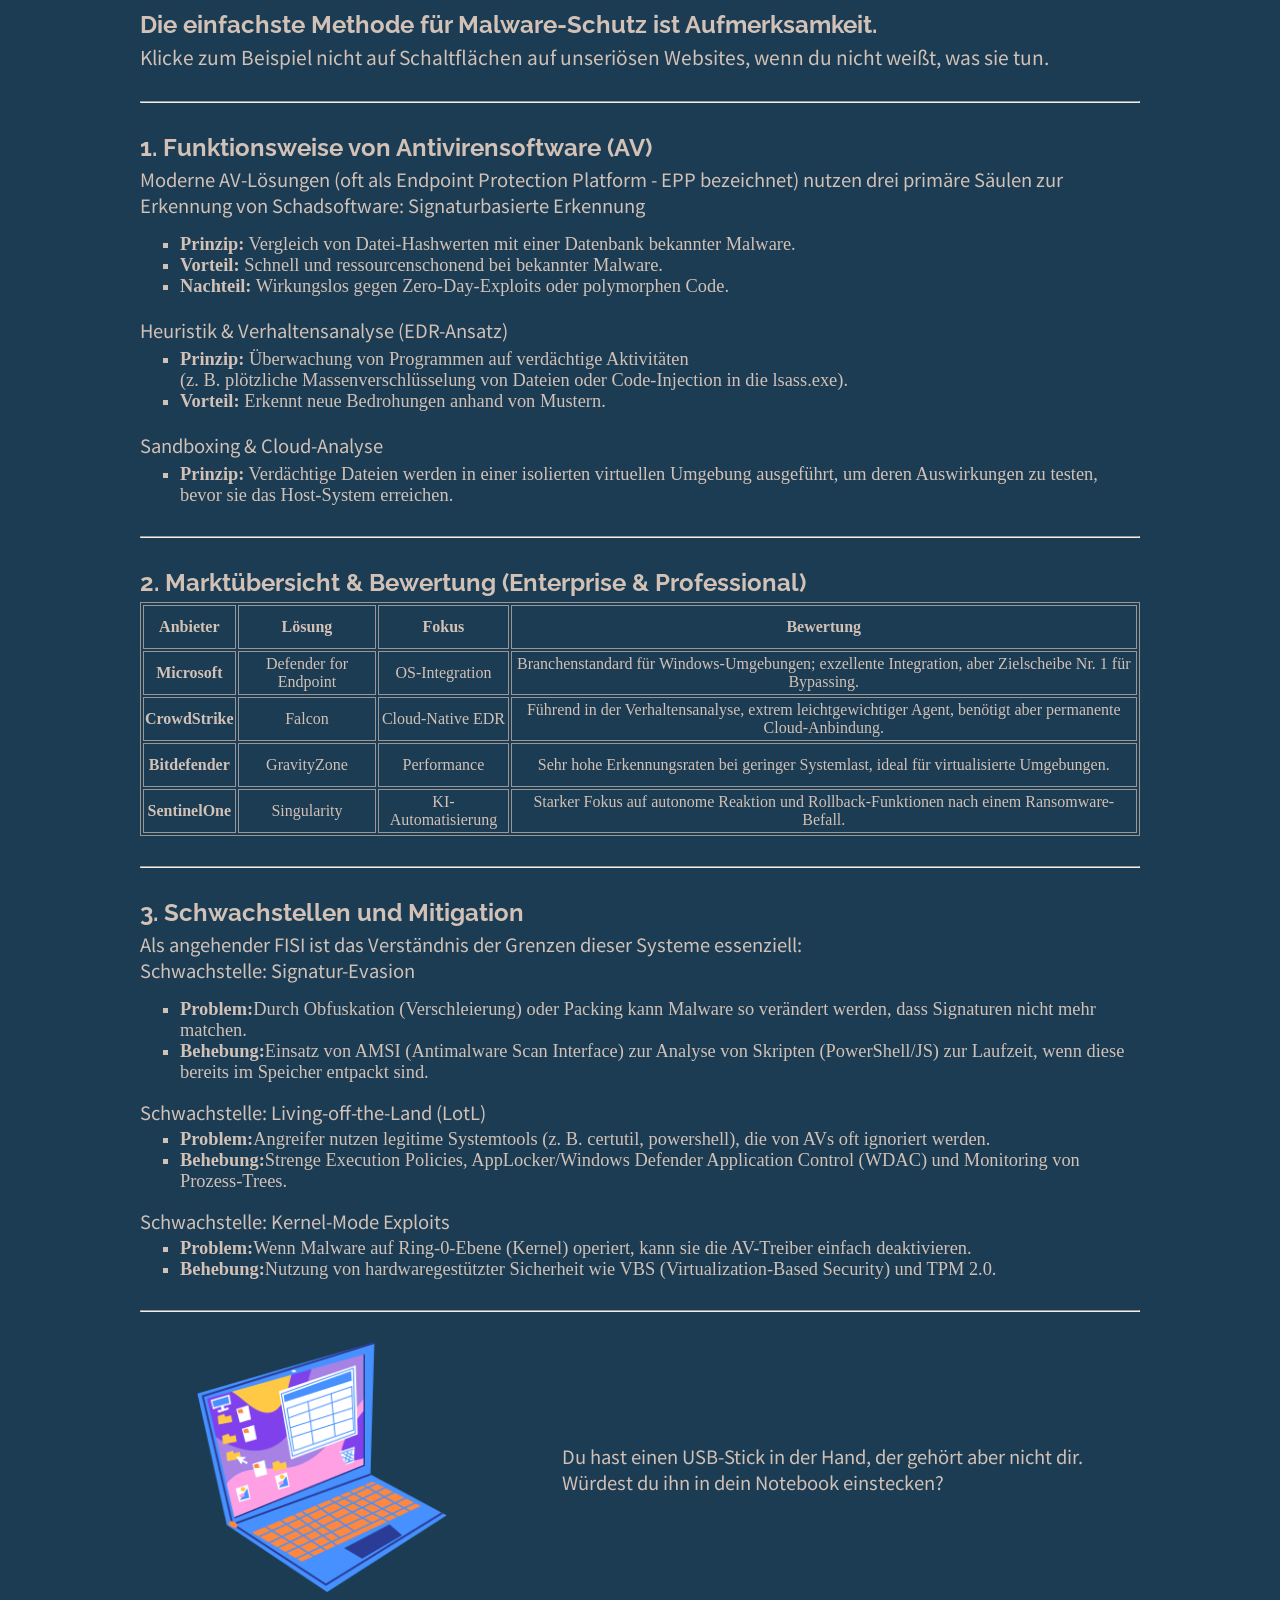
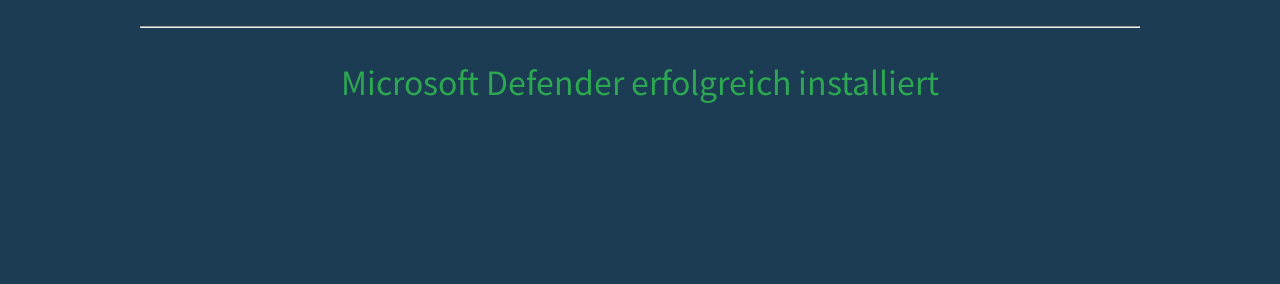
==== malware copy.html @ 47da10c5 "Add files via upload" ====
<!DOCTYPE html>
<html lang="de">
<head>
    <!-- Raleway | Raleway | Raleway | Raleway | Raleway | Raleway | Raleway | Raleway | Raleway | Raleway | -->
    <link rel="preconnect" href="https://fonts.googleapis.com">
    <link rel="preconnect" href="https://fonts.gstatic.com" crossorigin>
    <link href="https://fonts.googleapis.com/css2?family=Raleway:ital,wght@0,100..900;1,100..900&display=swap" rel="stylesheet">    <!-- Montserrat | Montserrat | Montserrat | Montserrat | Montserrat | -->
    <!-- Noto Sans Japanese | Noto Sans Japanese | Noto Sans Japanese | Noto Sans Japanese | Noto Sans Japanese | -->
    <link rel="preconnect" href="https://fonts.googleapis.com">
    <link rel="preconnect" href="https://fonts.gstatic.com" crossorigin>
    <link href="https://fonts.googleapis.com/css2?family=Noto+Sans+JP:wght@100..900&family=Raleway:ital,wght@0,100..900;1,100..900&display=swap" rel="stylesheet">

    <link rel="stylesheet" href="malware.css">
    <meta charset="UTF-8">
    <meta name="viewport" content="width=device-width, initial-scale=1.0">
    <title>Gruppenarbeit</title>
</head>
<body>
    
    <section class="fixed-middle">
        <h1>Die einfachste Methode für Malware-Schutz ist Aufmerksamkeit.</h1>
        <p class="dont-click">Klicke zum Beispiel nicht auf Schaltflächen auf unseriösen Websites, wenn du nicht weißt, was sie tun.</p>
    </section>

    <hr>

    <section class="content">
        <h1>1. Funktionsweise von Antivirensoftware (AV)</h1>
        <p>Moderne AV-Lösungen (oft als Endpoint Protection Platform - EPP bezeichnet) nutzen drei primäre Säulen zur Erkennung von Schadsoftware:
        Signaturbasierte Erkennung</p>
        <ul>
            <li><span class="li-span">Prinzip:</span> Vergleich von Datei-Hashwerten mit einer Datenbank bekannter Malware.</li>
            <li><span class="li-span">Vorteil:</span> Schnell und ressourcenschonend bei bekannter Malware.</li>
            <li><span class="li-span">Nachteil:</span> Wirkungslos gegen Zero-Day-Exploits oder polymorphen Code.</li>
        </ul>
        <p class="ul-breaker">Heuristik & Verhaltensanalyse (EDR-Ansatz)</p>
        <ul>
            <li><span class="li-span">Prinzip:</span> Überwachung von Programmen auf verdächtige Aktivitäten <br>(z. B. plötzliche Massenverschlüsselung von Dateien oder Code-Injection in die lsass.exe).</li>
            <li><span class="li-span">Vorteil:</span> Erkennt neue Bedrohungen anhand von Mustern.</li>
        </ul>
        <p class="ul-breaker">Sandboxing & Cloud-Analyse</p>
        <ul>
            <li><span class="li-span">Prinzip:</span> Verdächtige Dateien werden in einer isolierten virtuellen Umgebung ausgeführt, um deren Auswirkungen zu testen, bevor sie das Host-System erreichen.</li>
        </ul>
    </section>

    <hr>

    <section class="content">
        <h1 class="second-h1">2. Marktübersicht & Bewertung (Enterprise & Professional)</h1>
        <table>
            <tr>
                <th>Anbieter</th>
                <th>Lösung</th>
                <th>Fokus</th>
                <th>Bewertung</th>
            </tr>
            <tr>
                <th>Microsoft</th>
                <td>Defender for Endpoint</td>
                <td>OS-Integration</td>
                <td>Branchenstandard für Windows-Umgebungen; exzellente Integration, aber Zielscheibe Nr. 1 für Bypassing.</td>
            </tr>
            <tr>
                <th>CrowdStrike</th>
                <td>Falcon</td>
                <td>Cloud-Native EDR</td>
                <td>Führend in der Verhaltensanalyse, extrem leichtgewichtiger Agent, benötigt aber permanente Cloud-Anbindung.</td>
            </tr>
            <tr>
                <th>Bitdefender</th>
                <td>GravityZone</td>
                <td>Performance</td>
                <td>Sehr hohe Erkennungsraten bei geringer Systemlast, ideal für virtualisierte Umgebungen.</td>
            </tr>
            <tr>
                <th>SentinelOne</th>
                <td>Singularity</td>
                <td>KI-Automatisierung</td>
                <td>Starker Fokus auf autonome Reaktion und Rollback-Funktionen nach einem Ransomware-Befall.</td>
            </tr>
        </table>
    </section>

    <hr>

    <section class="content">
        <h1 class="third-h1">3. Schwachstellen und Mitigation</h1>
        <p>Als angehender FISI ist das Verständnis der Grenzen dieser Systeme essenziell:</p>
        <p>Schwachstelle: Signatur-Evasion</p>
        <ul>
            <li><span class="li-span">Problem:</span>Durch Obfuskation (Verschleierung) oder Packing kann Malware so verändert werden, dass Signaturen nicht mehr matchen.</li>
            <li><span class="li-span">Behebung:</span>Einsatz von AMSI (Antimalware Scan Interface) zur Analyse von Skripten (PowerShell/JS) zur Laufzeit, wenn diese bereits im Speicher entpackt sind.</li>
        </ul>
        <p class="third-content-paragraph">Schwachstelle: Living-off-the-Land (LotL)</p>
        <ul>
            <li><span class="li-span">Problem:</span>Angreifer nutzen legitime Systemtools (z. B. certutil, powershell), die von AVs oft ignoriert werden.</li>
            <li><span class="li-span">Behebung:</span>Strenge Execution Policies, AppLocker/Windows Defender Application Control (WDAC) und Monitoring von Prozess-Trees.</li>
        </ul>
        <p class="third-content-paragraph">Schwachstelle: Kernel-Mode Exploits</p>
        <ul>
            <li><span class="li-span">Problem:</span>Wenn Malware auf Ring-0-Ebene (Kernel) operiert, kann sie die AV-Treiber einfach deaktivieren.</li>
            <li><span class="li-span">Behebung:</span>Nutzung von hardwaregestützter Sicherheit wie VBS (Virtualization-Based Security) und TPM 2.0.</li>
        </ul>
    </section>

    <hr>

    <section class="mini-game">
        <div class="laptop-graphics">
            <img class="laptop-graphics-png" src="laptop.png" alt="">
        </div>
        <p id="target" class="mini-game-p">Du hast einen USB-Stick in der Hand, der gehört aber nicht dir. <br> Würdest du ihn in dein Notebook einstecken?</p>
    </section>

    <hr>

    <section class="installed">
        <p>Microsoft Defender erfolgreich installiert</p>
    </section>

</body>
</html>
---- malware.css ----
html {
    background-color: #1B3C53;
    cursor: url("usb-drive.png") 16 0, auto;
}

body {
    margin: 10px auto;
    padding: 0 14px;
    max-width: 1000px;
    justify-content: center;
}

section ul li {
    font-size: 1.15rem;
}

section p {
    font-size: 1.15rem;
}

.floating-virus {
    width: 70px;
    position: fixed;
    z-index: -2;
    animation: floatJitter 3s ease-in-out infinite;
}

.v1 {
    top: 172px;
    left: 150px;
}

.v2 {
    top: 297px;
    right: 329px;
}

.v3 {
    bottom: 97px;
    right: 550px;
}

h1 {
    color: #D2C1B6;
    margin: 0 0 4px 0;
    font-family: "Raleway", sans-serif;
}

.dont-click {
    font-size: 1.2rem;
}

p {
    color: #D2C1B6;
    margin: 0;
    font-family: "Noto Sans JP", serif;
    font-size: 1rem;
}

hr {
    margin: 30px 0;
}

ul {
    list-style-type: square;
}

ul li {
    color: #D2C1B6;
}

.li-span {
    font-weight: bolder;
}

.ul-breaker {
    margin: 20px 0 -10px 0;
}

table tr {
    color: #D2C1B6;
    margin: 5px;
    text-align: center;
}

table tr td, th {
    height: 40px;
}

table, td, th {
    border: 1px solid rgb(151, 151, 151);
}

.second-h1 {
    margin-bottom: 5px;
}

.third-content-paragraph {
    margin-bottom: -12px;
}

.malware-screen {
    width: 450px;
    top: -50px;
    left: 0;
    position: absolute;
    display: none;
}

.mini-game {
    display: flex;
    align-items: center;
    justify-content: space-around;
    position: relative;
}

.laptop-graphics-png {
    width: 250px;
}

.laptop-graphics {
    position: relative;
}

.overlay {
    position: absolute;
    inset: 0;
    background-image: url(malware-screen.png);
    background-size: 325px;
    background-position: center;
    z-index: 10;
    opacity: 0;
    transition: opacity .3s ease;
}

.laptop-graphics:hover .overlay {
    opacity: 1;
}

.ms-defender {
    border: none;
    background-color: #2da752;
    color: white;
    padding: 15px 25px;
    border-radius: 15px;
    text-decoration: none;
    font-weight: 600;
}

.ms-defender:hover {
    filter: brightness(1.1);
}

@keyframes floatJitter {
  0%   { transform: translate(0, 0) rotate(0deg); }
  20%  { transform: translate(4px, -3px) rotate(2deg); }
  40%  { transform: translate(-3px, -6px) rotate(-2deg); }
  60%  { transform: translate(-6px, -2px) rotate(1deg); }
  80%  { transform: translate(3px, 4px) rotate(-1deg); }
  100% { transform: translate(0, 0) rotate(0deg); }
}

.install-defender {
    display: flex;
    flex-direction: column;
    align-items: center;
    margin-bottom: 20vh;
}

.install-defender > * {
    margin-bottom: 15px;
}

.installed {
    display: flex;
    justify-content: center;
    margin-bottom: 20vh;
}

.installed p {
     font-size: 2rem;
     color: #2da752;
}
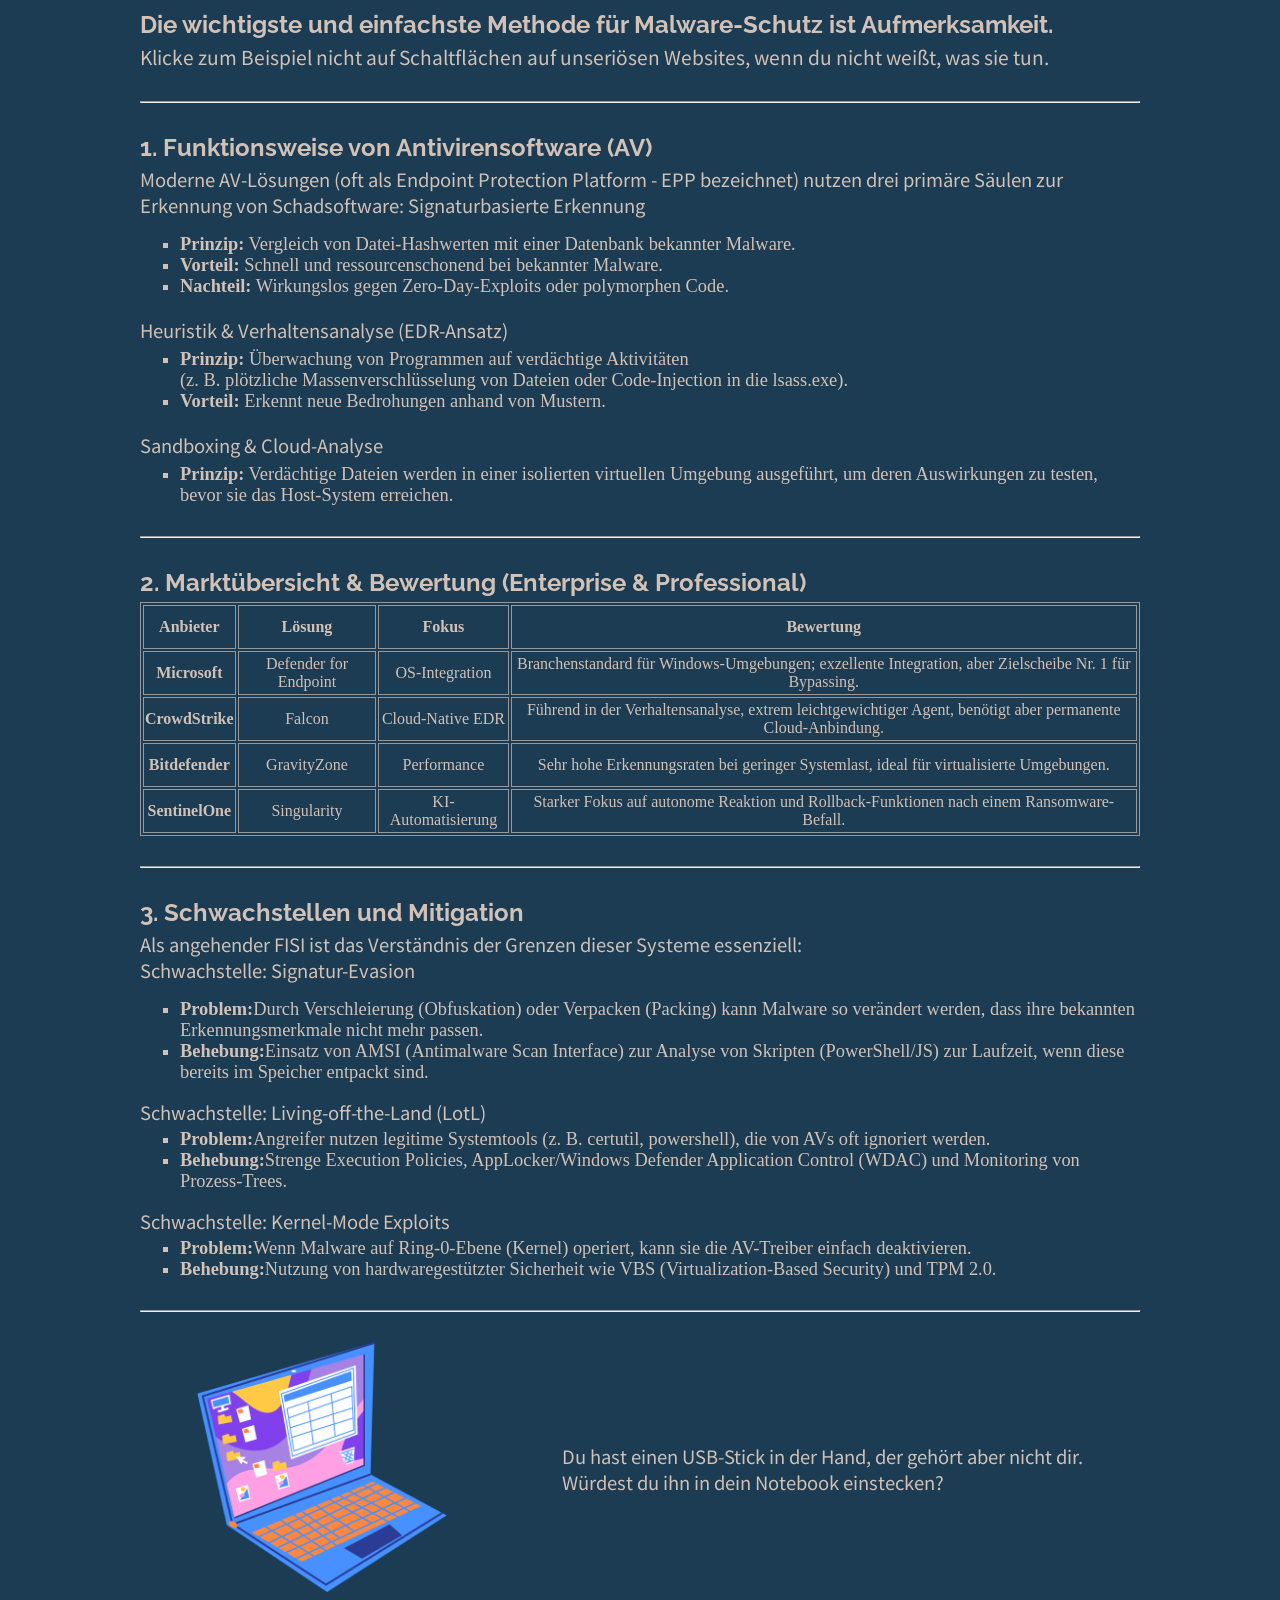
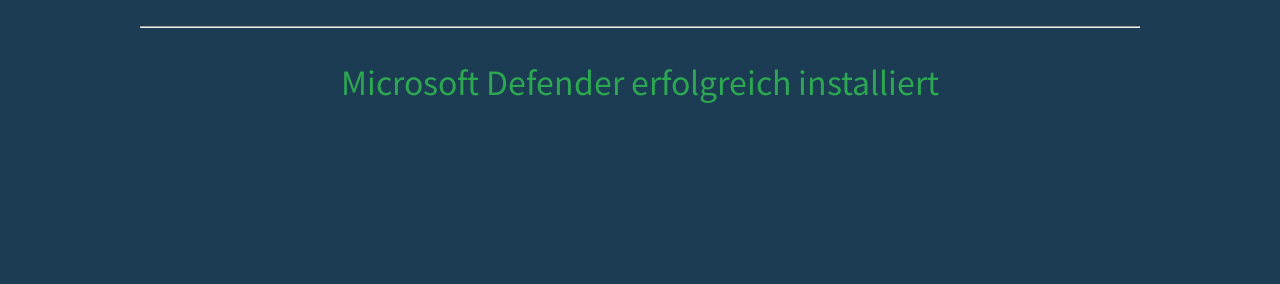
==== commit 71323330: "Update malware copy.html" ====
--- a/malware copy.html
+++ b/malware copy.html
@@ -18,7 +18,7 @@
 <body>
     
     <section class="fixed-middle">
-        <h1>Die einfachste Methode für Malware-Schutz ist Aufmerksamkeit.</h1>
+        <h1>Die wichtigste und einfachste Methode für Malware-Schutz ist Aufmerksamkeit.</h1>
         <p class="dont-click">Klicke zum Beispiel nicht auf Schaltflächen auf unseriösen Websites, wenn du nicht weißt, was sie tun.</p>
     </section>
 
@@ -89,7 +89,7 @@
         <p>Als angehender FISI ist das Verständnis der Grenzen dieser Systeme essenziell:</p>
         <p>Schwachstelle: Signatur-Evasion</p>
         <ul>
-            <li><span class="li-span">Problem:</span>Durch Obfuskation (Verschleierung) oder Packing kann Malware so verändert werden, dass Signaturen nicht mehr matchen.</li>
+            <li><span class="li-span">Problem:</span>Durch Verschleierung (Obfuskation) oder Verpacken (Packing) kann Malware so verändert werden, dass ihre bekannten Erkennungsmerkmale nicht mehr passen.</li>
             <li><span class="li-span">Behebung:</span>Einsatz von AMSI (Antimalware Scan Interface) zur Analyse von Skripten (PowerShell/JS) zur Laufzeit, wenn diese bereits im Speicher entpackt sind.</li>
         </ul>
         <p class="third-content-paragraph">Schwachstelle: Living-off-the-Land (LotL)</p>
@@ -120,4 +120,4 @@
     </section>
 
 </body>
-</html>+</html>
--- a/malware.css
+++ b/malware.css
@@ -38,6 +38,13 @@
 .v3 {
     bottom: 97px;
     right: 550px;
+}
+
+.adware {
+    position: fixed;
+    left: 0px;
+    top: 350px;
+    width: 230px;
 }
 
 h1 {
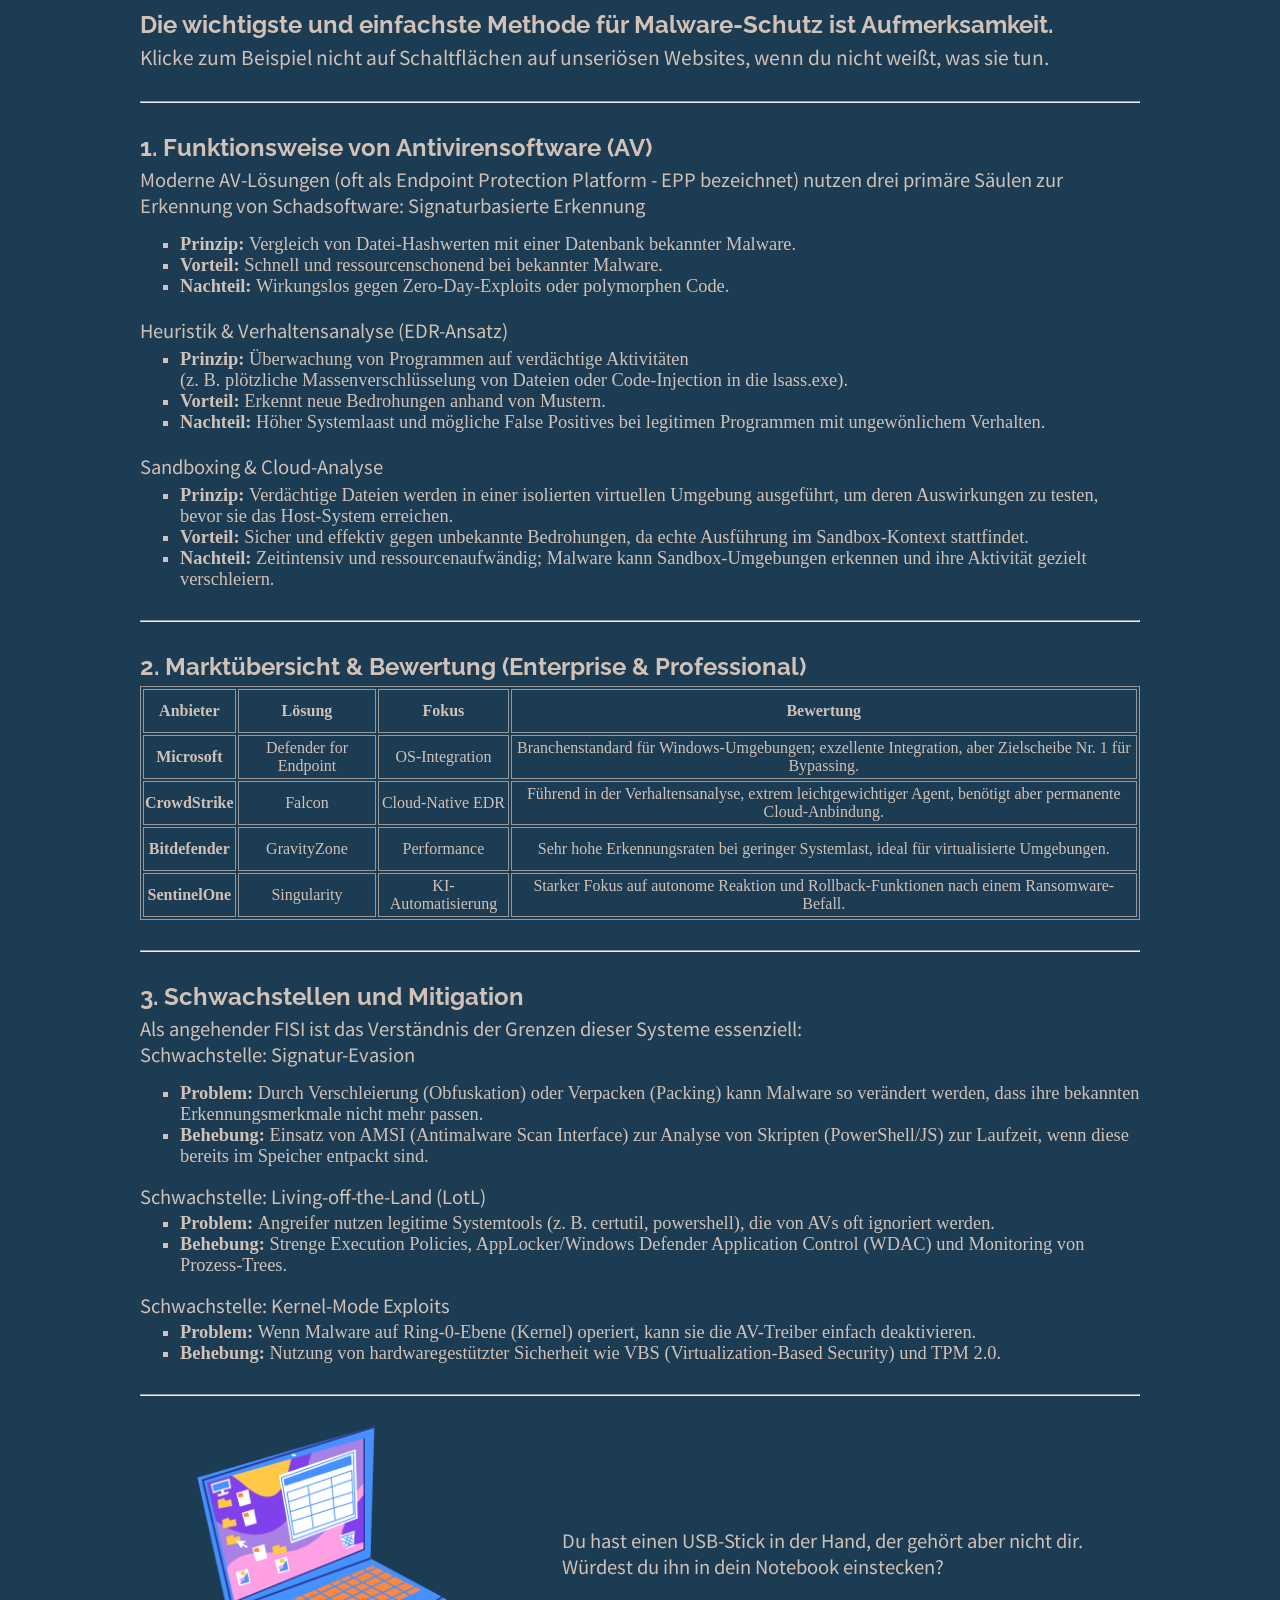
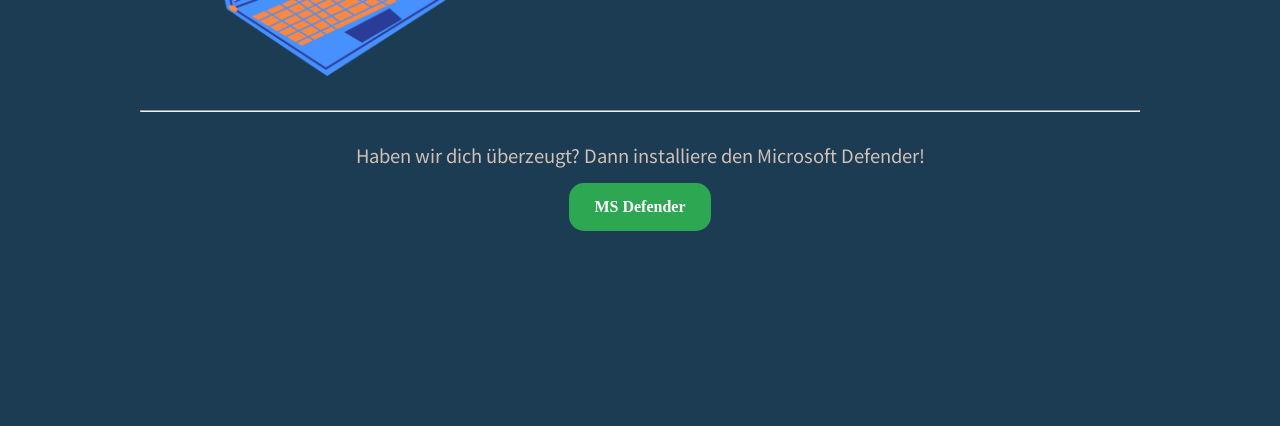
==== commit 2c1fc86a: "Revise malware copy HTML content and structure Updated content and structure of the malware copy HTM" ====
--- a/malware copy.html
+++ b/malware copy.html
@@ -29,18 +29,21 @@
         <p>Moderne AV-Lösungen (oft als Endpoint Protection Platform - EPP bezeichnet) nutzen drei primäre Säulen zur Erkennung von Schadsoftware:
         Signaturbasierte Erkennung</p>
         <ul>
-            <li><span class="li-span">Prinzip:</span> Vergleich von Datei-Hashwerten mit einer Datenbank bekannter Malware.</li>
-            <li><span class="li-span">Vorteil:</span> Schnell und ressourcenschonend bei bekannter Malware.</li>
-            <li><span class="li-span">Nachteil:</span> Wirkungslos gegen Zero-Day-Exploits oder polymorphen Code.</li>
+            <li><span class="li-span">Prinzip: </span> Vergleich von Datei-Hashwerten mit einer Datenbank bekannter Malware.</li>
+            <li><span class="li-span">Vorteil: </span> Schnell und ressourcenschonend bei bekannter Malware.</li>
+            <li><span class="li-span">Nachteil: </span> Wirkungslos gegen Zero-Day-Exploits oder polymorphen Code.</li>
         </ul>
         <p class="ul-breaker">Heuristik & Verhaltensanalyse (EDR-Ansatz)</p>
         <ul>
-            <li><span class="li-span">Prinzip:</span> Überwachung von Programmen auf verdächtige Aktivitäten <br>(z. B. plötzliche Massenverschlüsselung von Dateien oder Code-Injection in die lsass.exe).</li>
-            <li><span class="li-span">Vorteil:</span> Erkennt neue Bedrohungen anhand von Mustern.</li>
+            <li><span class="li-span">Prinzip: </span> Überwachung von Programmen auf verdächtige Aktivitäten <br>(z. B. plötzliche Massenverschlüsselung von Dateien oder Code-Injection in die lsass.exe).</li>
+            <li><span class="li-span">Vorteil: </span> Erkennt neue Bedrohungen anhand von Mustern.</li>
+            <li><span class="li-span">Nachteil: </span> Höher Systemlaast und mögliche False Positives bei legitimen Programmen mit ungewönlichem Verhalten.</li>
         </ul>
         <p class="ul-breaker">Sandboxing & Cloud-Analyse</p>
         <ul>
-            <li><span class="li-span">Prinzip:</span> Verdächtige Dateien werden in einer isolierten virtuellen Umgebung ausgeführt, um deren Auswirkungen zu testen, bevor sie das Host-System erreichen.</li>
+            <li><span class="li-span">Prinzip: </span> Verdächtige Dateien werden in einer isolierten virtuellen Umgebung ausgeführt, um deren Auswirkungen zu testen, bevor sie das Host-System erreichen.</li>
+            <li><span class="li-span">Vorteil: </span> Sicher und effektiv gegen unbekannte Bedrohungen, da echte Ausführung im Sandbox-Kontext stattfindet. </li>
+            <li><span class="li-span">Nachteil: </span> Zeitintensiv und ressourcenaufwändig; Malware kann Sandbox-Umgebungen erkennen und ihre Aktivität gezielt verschleiern.</li>
         </ul>
     </section>
 
@@ -89,18 +92,18 @@
         <p>Als angehender FISI ist das Verständnis der Grenzen dieser Systeme essenziell:</p>
         <p>Schwachstelle: Signatur-Evasion</p>
         <ul>
-            <li><span class="li-span">Problem:</span>Durch Verschleierung (Obfuskation) oder Verpacken (Packing) kann Malware so verändert werden, dass ihre bekannten Erkennungsmerkmale nicht mehr passen.</li>
-            <li><span class="li-span">Behebung:</span>Einsatz von AMSI (Antimalware Scan Interface) zur Analyse von Skripten (PowerShell/JS) zur Laufzeit, wenn diese bereits im Speicher entpackt sind.</li>
+            <li><span class="li-span">Problem: </span>Durch Verschleierung (Obfuskation) oder Verpacken (Packing) kann Malware so verändert werden, dass ihre bekannten Erkennungsmerkmale nicht mehr passen.</li>
+            <li><span class="li-span">Behebung: </span>Einsatz von AMSI (Antimalware Scan Interface) zur Analyse von Skripten (PowerShell/JS) zur Laufzeit, wenn diese bereits im Speicher entpackt sind.</li>
         </ul>
         <p class="third-content-paragraph">Schwachstelle: Living-off-the-Land (LotL)</p>
         <ul>
-            <li><span class="li-span">Problem:</span>Angreifer nutzen legitime Systemtools (z. B. certutil, powershell), die von AVs oft ignoriert werden.</li>
-            <li><span class="li-span">Behebung:</span>Strenge Execution Policies, AppLocker/Windows Defender Application Control (WDAC) und Monitoring von Prozess-Trees.</li>
+            <li><span class="li-span">Problem: </span>Angreifer nutzen legitime Systemtools (z. B. certutil, powershell), die von AVs oft ignoriert werden.</li>
+            <li><span class="li-span">Behebung: </span>Strenge Execution Policies, AppLocker/Windows Defender Application Control (WDAC) und Monitoring von Prozess-Trees.</li>
         </ul>
         <p class="third-content-paragraph">Schwachstelle: Kernel-Mode Exploits</p>
         <ul>
-            <li><span class="li-span">Problem:</span>Wenn Malware auf Ring-0-Ebene (Kernel) operiert, kann sie die AV-Treiber einfach deaktivieren.</li>
-            <li><span class="li-span">Behebung:</span>Nutzung von hardwaregestützter Sicherheit wie VBS (Virtualization-Based Security) und TPM 2.0.</li>
+            <li><span class="li-span">Problem: </span>Wenn Malware auf Ring-0-Ebene (Kernel) operiert, kann sie die AV-Treiber einfach deaktivieren.</li>
+            <li><span class="li-span">Behebung: </span>Nutzung von hardwaregestützter Sicherheit wie VBS (Virtualization-Based Security) und TPM 2.0.</li>
         </ul>
     </section>
 
@@ -108,15 +111,17 @@
 
     <section class="mini-game">
         <div class="laptop-graphics">
+            <div class="overlay"></div>
             <img class="laptop-graphics-png" src="laptop.png" alt="">
         </div>
-        <p id="target" class="mini-game-p">Du hast einen USB-Stick in der Hand, der gehört aber nicht dir. <br> Würdest du ihn in dein Notebook einstecken?</p>
+        <p class="mini-game-p">Du hast einen USB-Stick in der Hand, der gehört aber nicht dir. <br> Würdest du ihn in dein Notebook einstecken?</p>
     </section>
 
     <hr>
 
-    <section class="installed">
-        <p>Microsoft Defender erfolgreich installiert</p>
+    <section class="install-defender">
+        <p>Haben wir dich überzeugt? Dann installiere den Microsoft Defender!</p>
+        <a class="ms-defender" href="malware copy.html#target">MS Defender</a>
     </section>
 
 </body>
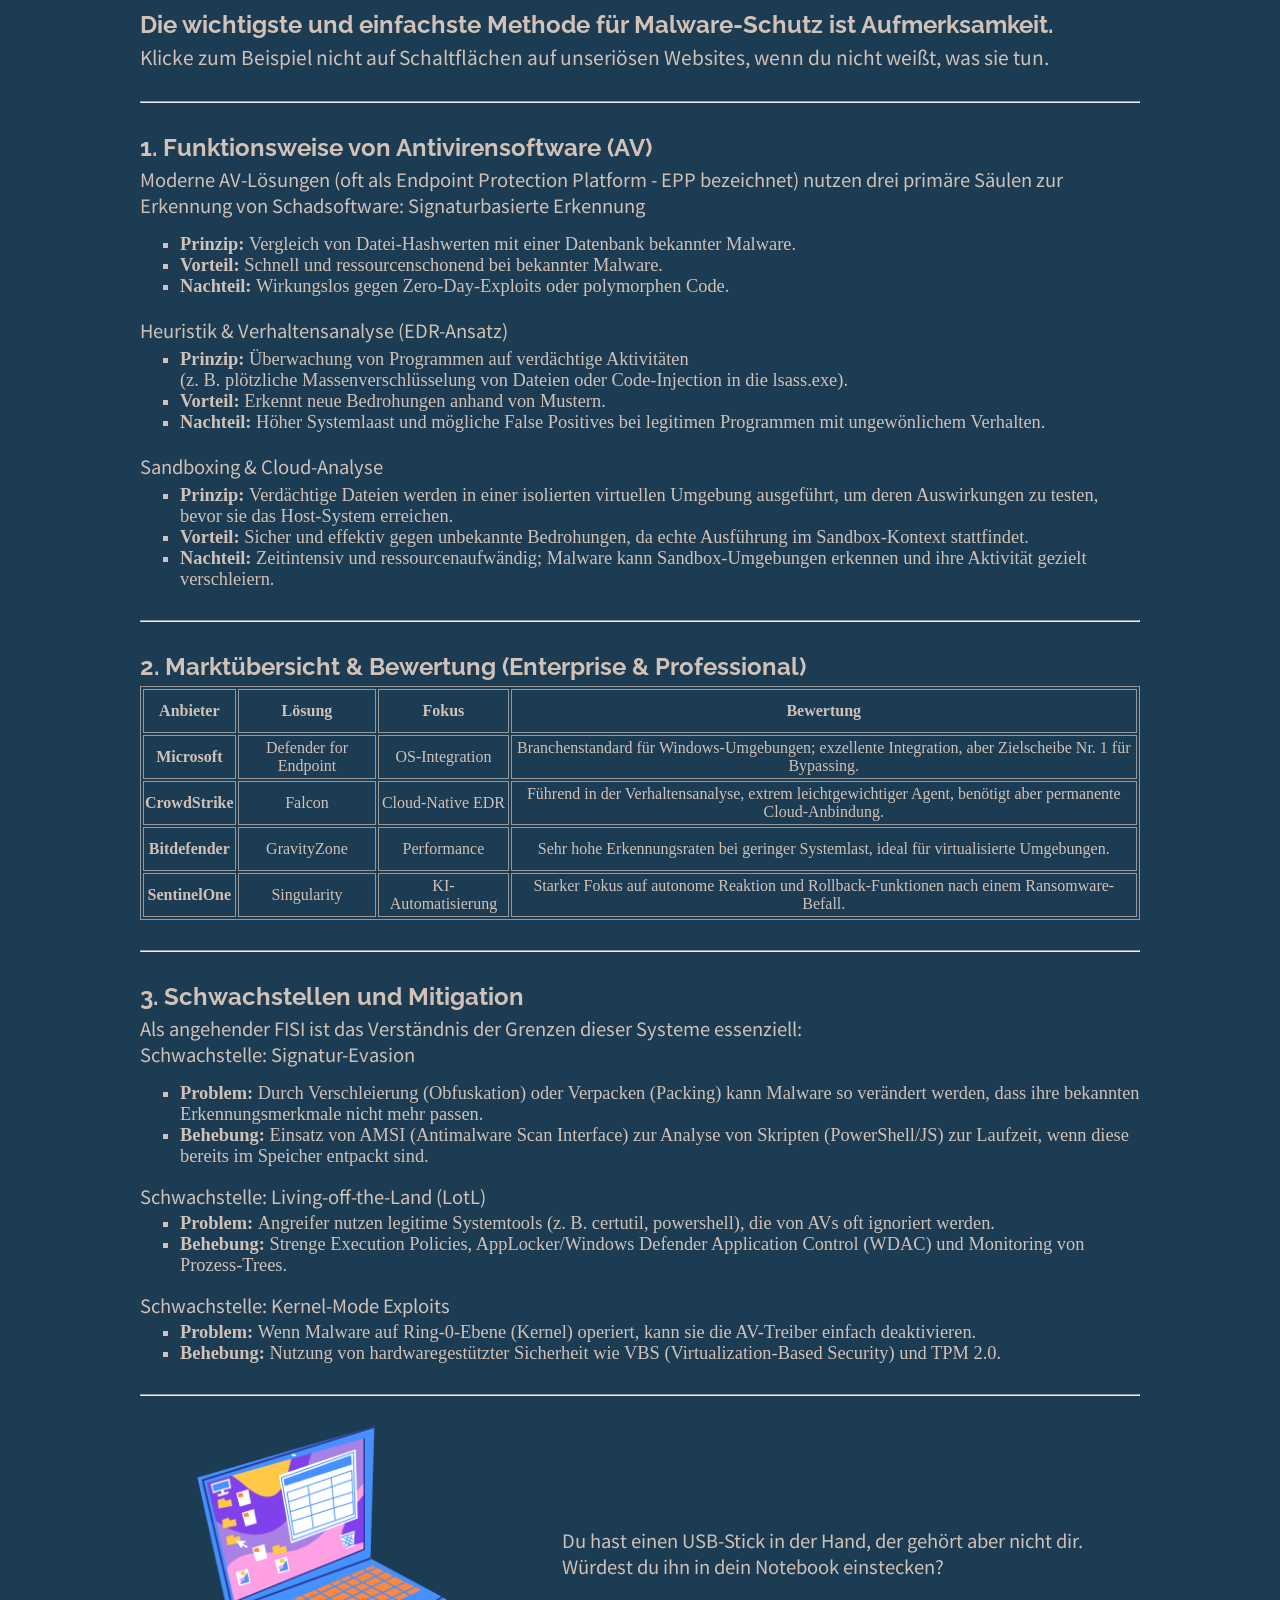
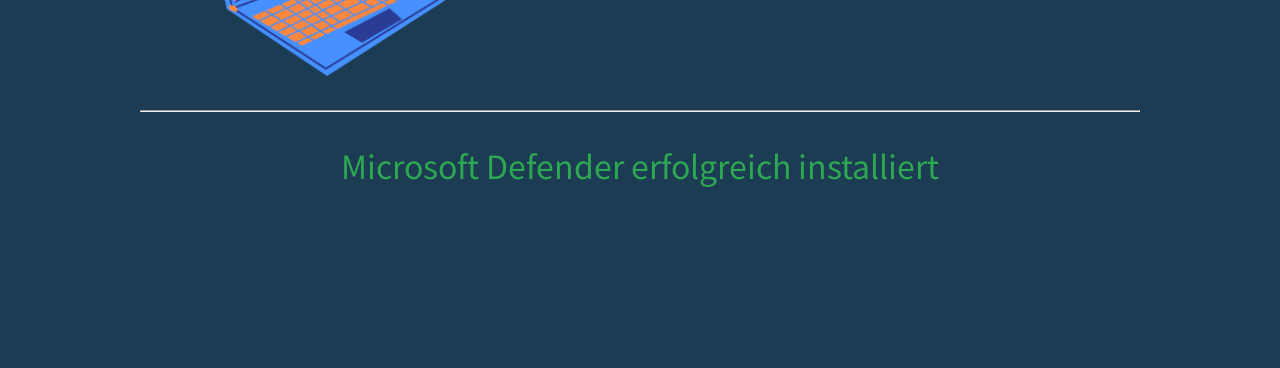
==== commit c7e14b35: "Add installation confirmation for Microsoft Defender Added a section confirming successful installat" ====
--- a/malware copy.html
+++ b/malware copy.html
@@ -119,9 +119,8 @@
 
     <hr>
 
-    <section class="install-defender">
-        <p>Haben wir dich überzeugt? Dann installiere den Microsoft Defender!</p>
-        <a class="ms-defender" href="malware copy.html#target">MS Defender</a>
+    <section class="installed">
+        <p>Microsoft Defender erfolgreich installiert</p>
     </section>
 
 </body>
